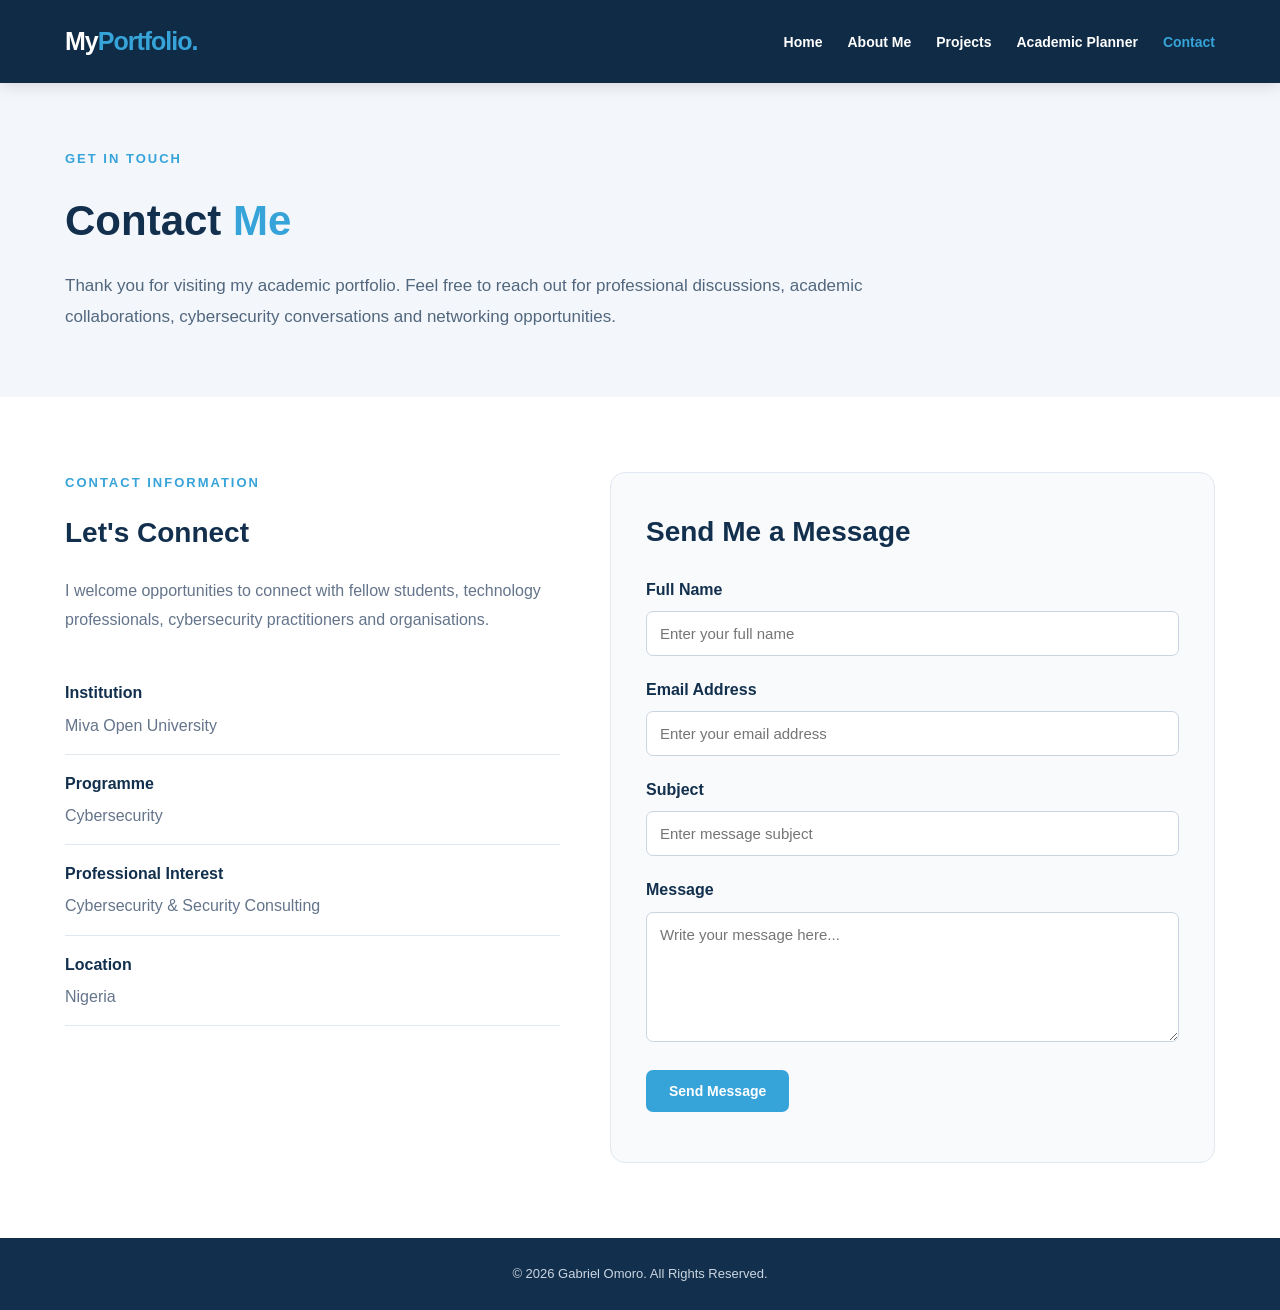
==== contact.html @ 683714b4 "Add files via upload" ====
<!DOCTYPE html>
<html lang="en">
<head>
    <meta charset="UTF-8">
    <meta name="viewport" content="width=device-width, initial-scale=1.0">
    <meta name="description" content="Contact Gabriel Omoro, Cybersecurity student at Miva Open University.">
    <title>Contact Me | Gabriel Omoro</title>
    <link rel="stylesheet" href="css/style.css">
</head>

<body>

    <!-- Website Navigation -->
    <header class="site-header">
        <div class="container">
            <a href="index.html" class="logo">
                My<span>Portfolio.</span>
            </a>

            <nav class="main-nav">
                <ul>
                    <li><a href="index.html">Home</a></li>
                    <li><a href="about.html">About Me</a></li>
                    <li><a href="projects.html">Projects</a></li>
                    <li><a href="planner.html">Academic Planner</a></li>
                    <li><a href="contact.html" class="active">Contact</a></li>
                </ul>
            </nav>
        </div>
    </header>

    <main>

        <!-- Contact Hero -->
        <section class="contact-hero">
            <div class="container">
                <p class="eyebrow">GET IN TOUCH</p>
                <h1>Contact <span>Me</span></h1>

                <p>
                    Thank you for visiting my academic portfolio.
                    Feel free to reach out for professional discussions,
                    academic collaborations, cybersecurity conversations
                    and networking opportunities.
                </p>
            </div>
        </section>

        <!-- Contact Information and Form -->
        <section class="contact-section">
            <div class="container">

                <div class="contact-grid">

                    <!-- Contact Information -->
                    <div class="contact-info">
                        <p class="eyebrow">CONTACT INFORMATION</p>
                        <h2>Let's Connect</h2>

                        <p>
                            I welcome opportunities to connect with
                            fellow students, technology professionals,
                            cybersecurity practitioners and organisations.
                        </p>

                        <div class="contact-detail">
                            <h3>Institution</h3>
                            <p>Miva Open University</p>
                        </div>

                        <div class="contact-detail">
                            <h3>Programme</h3>
                            <p>Cybersecurity</p>
                        </div>

                        <div class="contact-detail">
                            <h3>Professional Interest</h3>
                            <p>Cybersecurity & Security Consulting</p>
                        </div>

                        <div class="contact-detail">
                            <h3>Location</h3>
                            <p>Nigeria</p>
                        </div>
                    </div>

                    <!-- Contact Form -->
                    <div class="contact-form-container">

                        <h2>Send Me a Message</h2>

                        <form id="contact-form">

                            <div class="form-group">
                                <label for="contact-name">Full Name</label>
                                <input
                                    type="text"
                                    id="contact-name"
                                    name="name"
                                    placeholder="Enter your full name"
                                    required
                                >
                            </div>

                            <div class="form-group">
                                <label for="contact-email">Email Address</label>
                                <input
                                    type="email"
                                    id="contact-email"
                                    name="email"
                                    placeholder="Enter your email address"
                                    required
                                >
                            </div>

                            <div class="form-group">
                                <label for="contact-subject">Subject</label>
                                <input
                                    type="text"
                                    id="contact-subject"
                                    name="subject"
                                    placeholder="Enter message subject"
                                    required
                                >
                            </div>

                            <div class="form-group">
                                <label for="contact-message">Message</label>
                                <textarea
                                    id="contact-message"
                                    name="message"
                                    rows="6"
                                    placeholder="Write your message here..."
                                    required
                                ></textarea>
                            </div>

                            <button type="submit" class="btn btn-primary">
                                Send Message
                            </button>

                            <p id="contact-feedback" aria-live="polite"></p>

                        </form>
                    </div>

                </div>
            </div>
        </section>

    </main>

    <!-- Footer -->
    <footer class="site-footer">
        <div class="container">
            <p>&copy; 2026 Gabriel Omoro. All Rights Reserved.</p>
        </div>
    </footer>

    <script src="js/script.js"></script>

</body>
</html>
---- css/style.css ----
/* =========================================
   COS 106 STUDENT PORTFOLIO
   MAIN EXTERNAL STYLESHEET
========================================= */

/* 1. GLOBAL SETTINGS */
:root {
    --primary: #102b46;
    --secondary: #176b9b;
    --accent: #36a3d9;
    --background: #f4f7fb;
    --white: #ffffff;
    --text: #263747;
    --muted: #64748b;
    --border: #e2e8f0;
}

* {
    margin: 0;
    padding: 0;
    box-sizing: border-box;
}

html {
    scroll-behavior: smooth;
}

body {
    font-family: Arial, Helvetica, sans-serif;
    background: var(--background);
    color: var(--text);
    line-height: 1.7;
}

a {
    text-decoration: none;
    color: inherit;
}

img, video {
    max-width: 100%;
    display: block;
}

.container {
    width: 90%;
    max-width: 1150px;
    margin: auto;
}

/* 2. WEBSITE HEADER */
.site-header {
    background: var(--primary);
    color: var(--white);
    padding: 20px 0;
    position: sticky;
    top: 0;
    z-index: 1000;
    box-shadow: 0 3px 15px rgba(0,0,0,0.12);
}

.site-header .container {
    display: flex;
    justify-content: space-between;
    align-items: center;
    gap: 25px;
}

.logo {
    font-size: 25px;
    font-weight: bold;
    letter-spacing: -1px;
}

.logo span {
    color: var(--accent);
}

.main-nav ul {
    display: flex;
    list-style: none;
    gap: 25px;
    flex-wrap: wrap;
}

.main-nav a {
    font-size: 14px;
    font-weight: 600;
    transition: color 0.3s ease;
}

.main-nav a:hover,
.main-nav a.active {
    color: var(--accent);
}

/* 3. HOMEPAGE HERO SECTION */
.hero {
    background: linear-gradient(135deg, #102b46, #174d70);
    color: var(--white);
    padding: 90px 0;
    overflow: hidden;
}

.hero-content {
    display: grid;
    grid-template-columns: 1.3fr 0.7fr;
    align-items: center;
    gap: 55px;
}

.eyebrow {
    color: var(--accent);
    font-size: 13px;
    font-weight: bold;
    letter-spacing: 2px;
    margin-bottom: 15px;
}

.hero h1 {
    font-size: clamp(32px, 5vw, 52px);
    line-height: 1.2;
    margin-bottom: 18px;
}

.hero h1 span {
    color: var(--accent);
}

.hero h2 {
    font-size: 21px;
    font-weight: 500;
    margin-bottom: 18px;
}

.hero-text > p:not(.eyebrow) {
    color: #dbeafe;
    max-width: 600px;
    margin-bottom: 30px;
}

.hero-image img {
    width: 100%;
    max-width: 340px;
    aspect-ratio: 4 / 5;
    object-fit: cover;
    border-radius: 25px;
    border: 5px solid rgba(255,255,255,0.2);
    margin: auto;
    box-shadow: 0 15px 40px rgba(0,0,0,0.2);
    transition: transform 0.3s ease;
}

.hero-image img:hover {
    transform: translateY(-6px);
}

/* 4. BUTTONS */
.hero-buttons {
    display: flex;
    flex-wrap: wrap;
    gap: 15px;
}

.btn {
    display: inline-block;
    padding: 13px 23px;
    border-radius: 7px;
    font-weight: bold;
    font-size: 14px;
    transition: all 0.3s ease;
}

.btn-primary {
    background: var(--accent);
    color: var(--white);
}

.btn-primary:hover {
    background: #2183b8;
    transform: translateY(-3px);
}

.btn-outline {
    border: 1px solid var(--white);
    color: var(--white);
}

.btn-outline:hover {
    background: var(--white);
    color: var(--primary);
}

/* 5. INTRODUCTION SECTION */
.intro-section {
    padding: 80px 0;
    background: var(--white);
}

.intro-section h2,
.highlights-section h2,
.media-section h2 {
    color: var(--primary);
    font-size: 32px;
    margin-bottom: 20px;
}

.intro-section p:not(.eyebrow) {
    max-width: 800px;
    color: var(--muted);
    margin-bottom: 20px;
}

.text-link {
    color: var(--secondary);
    font-weight: bold;
}

.text-link:hover {
    color: var(--accent);
}

/* 6. ACADEMIC HIGHLIGHTS */
.highlights-section {
    padding: 80px 0;
}

.highlights-grid {
    display: grid;
    grid-template-columns: repeat(3, 1fr);
    gap: 25px;
    margin-top: 35px;
}

.highlight-card {
    background: var(--white);
    padding: 30px;
    border-radius: 12px;
    border: 1px solid var(--border);
    transition: all 0.3s ease;
}

.highlight-card:hover {
    transform: translateY(-7px);
    box-shadow: 0 12px 30px rgba(16,43,70,0.1);
    border-color: var(--accent);
}

.highlight-card h3 {
    color: var(--primary);
    margin-bottom: 12px;
}

.highlight-card p {
    color: var(--muted);
}

/* 7. MULTIMEDIA SECTION */
.media-section {
    background: var(--white);
    padding: 75px 0;
    text-align: center;
}

.media-section p {
    color: var(--muted);
    margin-bottom: 25px;
}

.media-section video {
    max-width: 750px;
    margin: auto;
    border-radius: 12px;
    background: var(--primary);
}

/* 8. WEBSITE FOOTER */
.site-footer {
    background: var(--primary);
    color: var(--white);
    padding: 30px 0;
    text-align: center;
}

.site-footer p {
    font-size: 13px;
    color: #cbd5e1;
}

/* 9. RESPONSIVE DESIGN */
@media (max-width: 900px) {
    .site-header .container {
        flex-direction: column;
    }

    .main-nav ul {
        justify-content: center;
        gap: 15px;
    }

    .hero-content {
        grid-template-columns: 1fr;
        text-align: center;
    }

    .hero-text > p:not(.eyebrow) {
        margin-left: auto;
        margin-right: auto;
    }

    .hero-buttons {
        justify-content: center;
    }

    .hero-image img {
        max-width: 280px;
    }

    .highlights-grid {
        grid-template-columns: repeat(2, 1fr);
    }
}

@media (max-width: 600px) {
    .container {
        width: 92%;
    }

    .hero {
        padding: 60px 0;
    }

    .hero h1 {
        font-size: 34px;
    }

    .hero h2 {
        font-size: 18px;
    }

    .main-nav ul {
        gap: 12px;
    }

    .main-nav a {
        font-size: 12px;
    }

    .highlights-grid {
        grid-template-columns: 1fr;
    }

    .intro-section,
    .highlights-section {
        padding: 55px 0;
    }

    .intro-section h2,
    .highlights-section h2,
    .media-section h2 {
        font-size: 26px;
    }

    .hero-buttons {
        flex-direction: column;
    }

    .btn {
        text-align: center;
    }
}
/* Fix homepage hero section spacing */
.hero {
    padding-top: 100px;
    padding-bottom: 70px;
}

/* =====================================
   ABOUT ME PAGE
===================================== */

.about-hero {
    background: linear-gradient(135deg, #102b46, #176b9b);
    color: #ffffff;
    padding: 90px 0;
}

.about-hero-content {
    display: grid;
    grid-template-columns: 1.5fr 0.8fr;
    align-items: center;
    gap: 60px;
}

.about-hero h1 {
    font-size: 46px;
    margin-bottom: 15px;
}

.about-hero h1 span {
    color: #36a3d9;
}

.about-hero h2 {
    font-size: 23px;
    margin-bottom: 25px;
}

.about-hero p {
    line-height: 1.8;
    margin-bottom: 20px;
}

.about-photo img {
    width: 100%;
    max-width: 380px;
    height: 430px;
    object-fit: cover;
    border: 6px solid rgba(255,255,255,0.25);
    border-radius: 22px;
    display: block;
    margin: auto;
}

.section-description {
    max-width: 750px;
    color: var(--muted);
    margin: 15px 0 35px;
    line-height: 1.8;
}

/* Cybersecurity Interest Cards */

.about-interests {
    padding: 75px 0;
    background: var(--background);
}

.about-interests h2,
.career-section h2,
.development-section h2 {
    font-size: 32px;
    margin-bottom: 15px;
    color: var(--primary);
}

.interest-grid {
    display: grid;
    grid-template-columns: repeat(3, 1fr);
    gap: 22px;
    margin-top: 35px;
}

.interest-card {
    background: var(--white);
    border: 1px solid var(--border);
    border-radius: 12px;
    padding: 28px;
    transition: transform 0.3s ease,
                box-shadow 0.3s ease;
}

.interest-card:hover {
    transform: translateY(-5px);
    box-shadow: 0 10px 25px rgba(16,43,70,0.1);
}

.interest-number {
    display: inline-block;
    color: var(--accent);
    font-weight: bold;
    font-size: 14px;
    margin-bottom: 15px;
}

.interest-card h3 {
    color: var(--primary);
    font-size: 19px;
    margin-bottom: 12px;
}

.interest-card p {
    color: var(--muted);
    line-height: 1.7;
    font-size: 15px;
}

/* Career and Development Sections */

.career-section,
.development-section {
    padding: 70px 0;
}

.career-section {
    background: #eef5fa;
}

.development-section {
    background: var(--white);
}

.career-section p,
.development-section p {
    max-width: 850px;
    color: var(--muted);
    line-height: 1.9;
    margin-bottom: 18px;
}

/* Mobile Responsiveness */

@media (max-width: 900px) {

    .about-hero-content {
        grid-template-columns: 1fr;
        text-align: center;
    }

    .about-photo img {
        max-width: 320px;
    }

    .interest-grid {
        grid-template-columns: repeat(2, 1fr);
    }

}

@media (max-width: 600px) {

    .about-hero h1 {
        font-size: 34px;
    }

    .about-hero h2 {
        font-size: 19px;
    }

    .interest-grid {
        grid-template-columns: 1fr;
    }

    .about-hero {
        padding: 55px 0;
    }

}

.interest-card:last-child {
    grid-column: 2;
}
@media (max-width: 600px) {
    .interest-card:last-child {
        grid-column: auto;
    }
}


/* =================================
   PROJECTS PAGE STYLING
================================= */

.projects-hero {
    background: #f3f7fc;
    padding: 80px 0 45px;
}

.projects-hero .container,
.projects-section .container,
.development-section .container {
    width: 90%;
    max-width: 1200px;
    margin: auto;
}

.projects-hero h1 {
    font-size: 42px;
    color: #12304d;
    margin: 20px 0;
}

.projects-hero p:not(.eyebrow) {
    font-size: 18px;
    line-height: 1.8;
    color: #52677d;
    max-width: 950px;
}

.projects-section {
    padding: 55px 0 80px;
    background: #f3f7fc;
}

.projects-section h2,
.development-section h2 {
    font-size: 32px;
    color: #12304d;
    margin: 20px 0;
}

.section-description {
    color: #64748b;
    font-size: 17px;
    margin-bottom: 40px;
}

.projects-grid {
    display: grid;
    grid-template-columns: repeat(3, 1fr);
    gap: 30px;
}

.project-card {
    background: #ffffff;
    padding: 35px;
    border-radius: 16px;
    border: 1px solid #e0e7ef;
    transition: transform 0.3s ease, box-shadow 0.3s ease;
}

.project-card:hover {
    transform: translateY(-6px);
    box-shadow: 0 12px 30px rgba(18, 48, 77, 0.10);
}

.project-number {
    display: block;
    color: #32a6df;
    font-weight: 700;
    margin-bottom: 18px;
}

.project-status {
    display: inline-block;
    background: #e6f5fc;
    color: #1689c5;
    padding: 7px 13px;
    border-radius: 20px;
    font-size: 12px;
    margin-bottom: 18px;
}

.project-card h3 {
    color: #12304d;
    font-size: 21px;
    margin-bottom: 15px;
}

.project-card p {
    color: #64748b;
    font-size: 15px;
    line-height: 1.8;
    margin-bottom: 20px;
}

.project-category {
    display: inline-block;
    color: #219bd4;
    font-size: 13px;
    font-weight: 600;
}

.development-section {
    background: #12304d;
    padding: 75px 0;
    color: #ffffff;
}

.development-section h2 {
    color: #ffffff;
}

.development-section p:not(.eyebrow) {
    color: #d5e3ef;
    font-size: 17px;
    line-height: 1.9;
    max-width: 900px;
}

/* Responsive Design */

@media (max-width: 900px) {
    .projects-grid {
        grid-template-columns: repeat(2, 1fr);
    }
}

@media (max-width: 600px) {
    .projects-grid {
        grid-template-columns: 1fr;
    }

    .projects-hero h1 {
        font-size: 32px;
    }

    .projects-section h2,
    .development-section h2 {
        font-size: 26px;
    }

    .project-card {
        padding: 25px;
    }
}


/* =====================================
   ACADEMIC PLANNER PAGE
===================================== */

.planner-hero {
    background: #f3f7fc;
    padding: 45px 0 35px;
}

.planner-hero .container,
.planner-overview .container,
.academic-goals .container,
.assignment-section .container,
.study-section .container {
    width: 90%;
    max-width: 1200px;
    margin: auto;
}

.planner-hero h1 {
    font-size: 42px;
    color: #12304d;
    margin: 20px 0;
}

.planner-hero h1 span {
    color: #32a6df;
}

.planner-hero p:not(.eyebrow) {
    font-size: 18px;
    line-height: 1.8;
    color: #52677d;
    max-width: 950px;
}

.planner-overview,
.academic-goals,
.assignment-section,
.study-section {
    padding: 65px 0;
    background: #f3f7fc;
}

.planner-overview h2,
.academic-goals h2,
.assignment-section h2,
.study-section h2 {
    font-size: 32px;
    color: #12304d;
    margin: 20px 0 35px;
}

.planner-grid {
    display: grid;
    grid-template-columns: repeat(3, 1fr);
    gap: 30px;
}

.planner-card {
    background: #ffffff;
    padding: 35px;
    border-radius: 16px;
    border: 1px solid #e0e7ef;
    margin-bottom: 20px;
    transition: transform 0.3s ease,
                box-shadow 0.3s ease;
}

.planner-card:hover {
    transform: translateY(-5px);
    box-shadow: 0 12px 30px rgba(18, 48, 77, 0.10);
}

.planner-card h3 {
    color: #12304d;
    font-size: 21px;
    margin-bottom: 15px;
}

.planner-card p {
    color: #64748b;
    font-size: 16px;
    line-height: 1.8;
}

.academic-goals {
    background: #ffffff;
}

.assignment-section {
    background: #f3f7fc;
}

.study-section {
    background: #ffffff;
}

.assignment-section > .container > p:not(.eyebrow) {
    color: #64748b;
    line-height: 1.8;
    font-size: 17px;
    margin-bottom: 30px;
}

.project-status {
    display: inline-block;
    background: #e6f5fc;
    color: #1689c5;
    padding: 8px 15px;
    border-radius: 20px;
    font-size: 13px;
    margin-top: 18px;
}

.site-footer {
    background: #12304d;
    color: #ffffff;
    padding: 25px 0;
    text-align: center;
}

.site-footer p {
    margin: 0;
}

/* Responsive Design */

@media (max-width: 900px) {
    .planner-grid {
        grid-template-columns: repeat(2, 1fr);
    }
}

@media (max-width: 600px) {
    .planner-grid {
        grid-template-columns: 1fr;
    }

    .planner-hero h1 {
        font-size: 32px;
    }

    .planner-overview h2,
    .academic-goals h2,
    .assignment-section h2,
    .study-section h2 {
        font-size: 26px;
    }

    .planner-card {
        padding: 25px;
    }
}


/* =====================================
   CONTACT PAGE
===================================== */

.contact-hero {
    background: #f3f7fc;
    padding: 65px 0;
}

.contact-hero h1 {
    font-size: 42px;
    color: #12304d;
    margin: 15px 0;
}

.contact-hero h1 span {
    color: #36a3d9;
}

.contact-hero p:not(.eyebrow) {
    max-width: 850px;
    color: #52677d;
    font-size: 17px;
    line-height: 1.8;
}

.contact-section {
    background: #ffffff;
    padding: 75px 0;
}

.contact-grid {
    display: grid;
    grid-template-columns: 0.9fr 1.1fr;
    gap: 50px;
}

.contact-info h2,
.contact-form-container h2 {
    color: #12304d;
    font-size: 28px;
    margin-bottom: 20px;
}

.contact-info > p:not(.eyebrow) {
    color: #64748b;
    line-height: 1.8;
    margin-bottom: 30px;
}

.contact-detail {
    border-bottom: 1px solid #e2e8f0;
    padding: 15px 0;
}

.contact-detail h3 {
    color: #12304d;
    font-size: 16px;
}

.contact-detail p {
    color: #64748b;
    margin-top: 5px;
}

.contact-form-container {
    background: #f8fafc;
    padding: 35px;
    border-radius: 15px;
    border: 1px solid #e2e8f0;
}

.form-group {
    margin-bottom: 20px;
}

.form-group label {
    display: block;
    color: #12304d;
    font-weight: 600;
    margin-bottom: 8px;
}

.form-group input,
.form-group textarea {
    width: 100%;
    padding: 13px;
    border: 1px solid #cbd5e1;
    border-radius: 7px;
    font-family: inherit;
    font-size: 15px;
    background: #ffffff;
}

.form-group input:focus,
.form-group textarea:focus {
    outline: none;
    border-color: #36a3d9;
    box-shadow: 0 0 0 3px rgba(54,163,217,0.12);
}

.form-group textarea {
    resize: vertical;
}

.contact-form-container button {
    border: none;
    cursor: pointer;
}

#contact-feedback {
    margin-top: 15px;
    font-size: 14px;
}

@media (max-width: 800px) {
    .contact-grid {
        grid-template-columns: 1fr;
    }
}

@media (max-width: 600px) {
    .contact-hero h1 {
        font-size: 32px;
    }

    .contact-form-container {
        padding: 22px;
    }
}
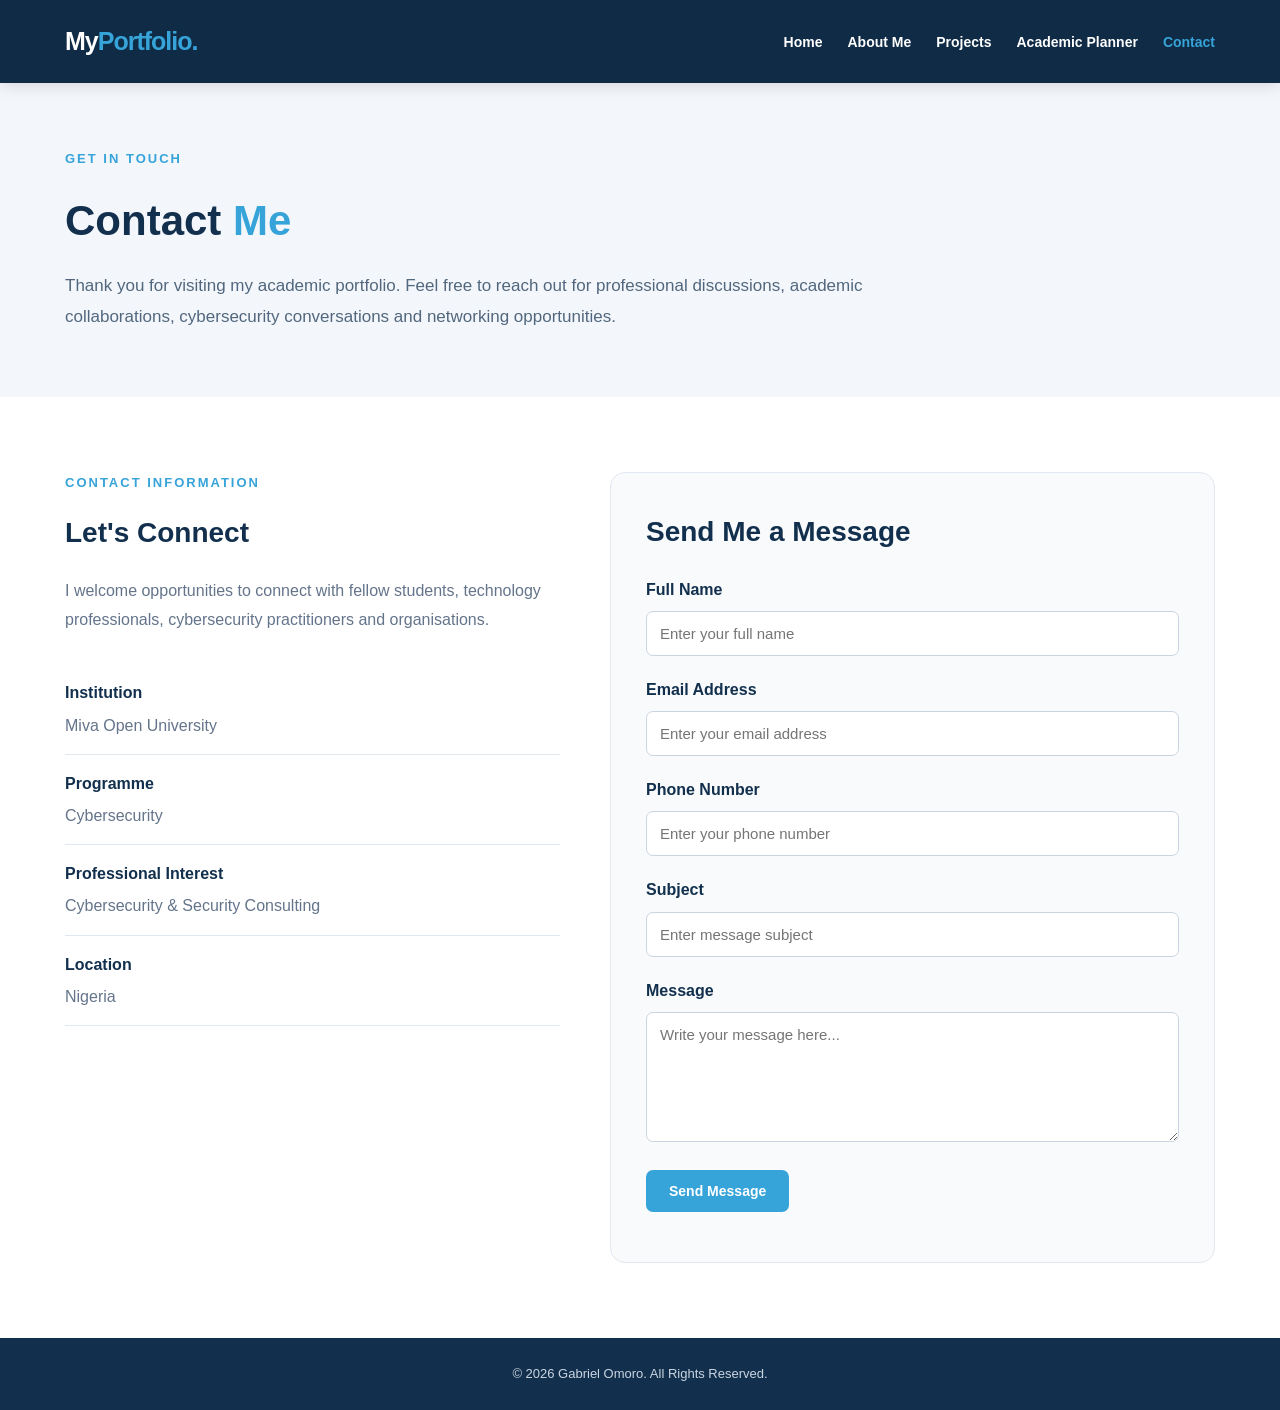
==== commit fad5c5fb: "Update contact.html" ====
--- a/contact.html
+++ b/contact.html
@@ -90,7 +90,7 @@
 
                         <h2>Send Me a Message</h2>
 
-                        <form id="contact-form">
+                        <form id="contact-form" novalidate>
 
                             <div class="form-group">
                                 <label for="contact-name">Full Name</label>
@@ -113,6 +113,19 @@
                                     required
                                 >
                             </div>
+                            
+<div class="form-group">
+    <label for="contact-phone">Phone Number</label>
+    <input
+        type="tel"
+        id="contact-phone"
+        name="phone"
+        placeholder="Enter your phone number"
+        required
+    >
+</div>
+
+
 
                             <div class="form-group">
                                 <label for="contact-subject">Subject</label>
@@ -162,3 +175,4 @@
 
 </body>
 </html>
+
